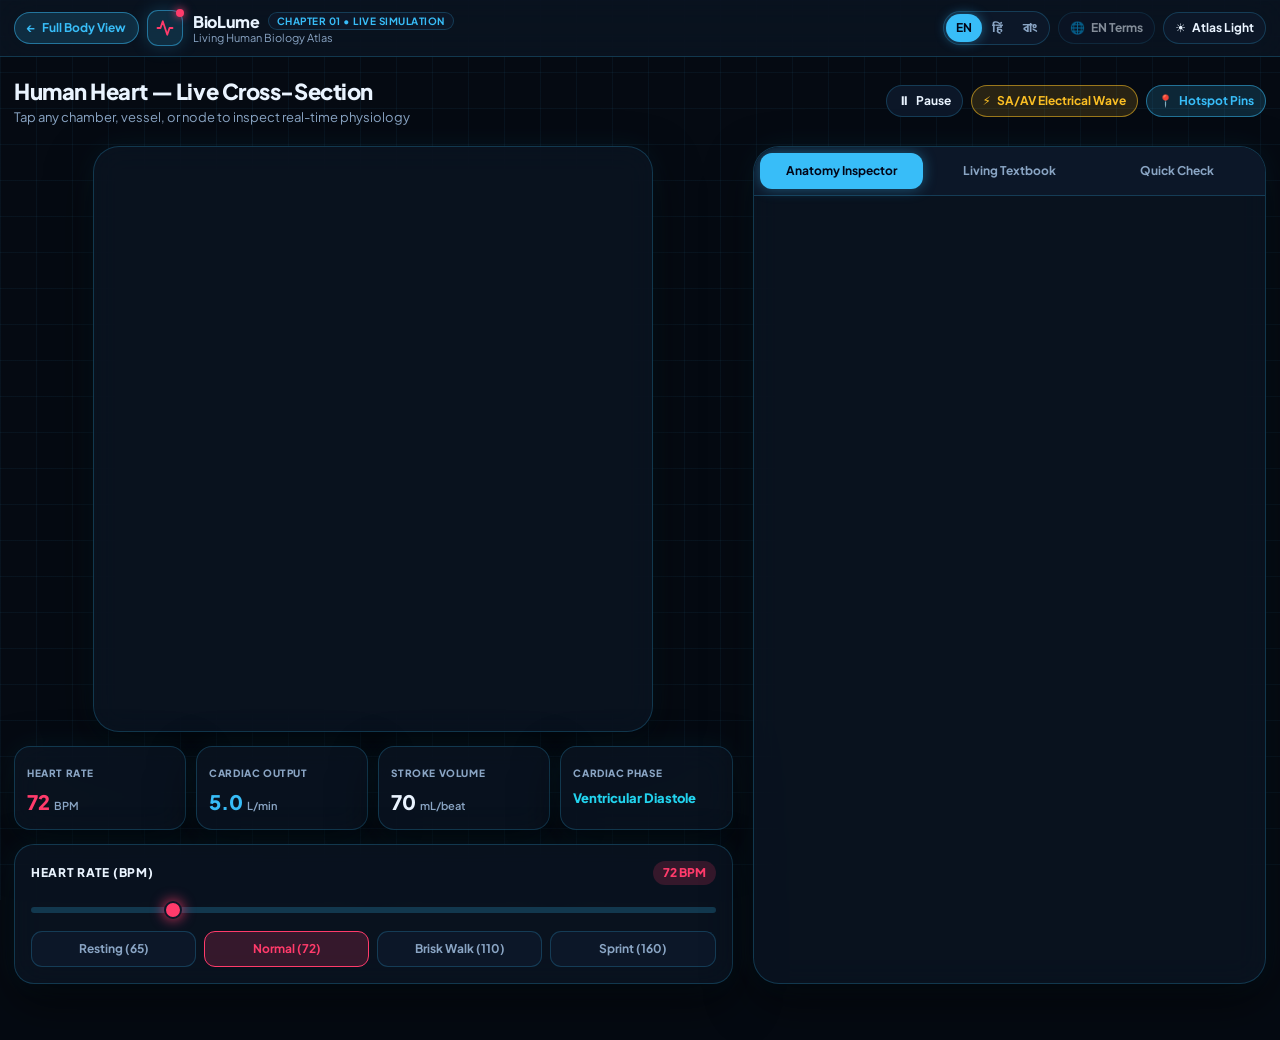
==== circulatory.html @ c1ece922 "Create circulatory.html" ====
<!DOCTYPE html>
<html lang="en" data-theme="dark" data-lang="en">
<head>
  <meta charset="UTF-8" />
  <meta name="viewport" content="width=device-width, initial-scale=1.0" />
  <title>Circulatory System & Heart — BioLume</title>
  <meta name="description" content="Interactive 4-chamber human heart diagram, real-time 60 FPS blood circulation, ECG, and trilingual biology textbook." />
  <link rel="preconnect" href="https://fonts.googleapis.com" />
  <link rel="preconnect" href="https://fonts.gstatic.com" crossorigin />
  <link href="https://fonts.googleapis.com/css2?family=Hind+Siliguri:wght@400;500;600;700&family=Noto+Sans+Devanagari:wght@400;500;600;700&family=Plus+Jakarta+Sans:wght@400;500;600;700;800&display=swap" rel="stylesheet" />
  <link rel="stylesheet" href="style.css" />
</head>
<body class="lab-grid-bg">
  <!-- TOP NAVIGATION BAR -->
  <header class="navbar">
    <div class="nav-inner">
      <div class="nav-left">
        <a href="index.html" class="btn-back">
          <span aria-hidden="true">←</span>
          <span data-i18n="nav.backToBody">Full Body View</span>
        </a>

        <a href="index.html" class="brand-btn">
          <span class="brand-icon" aria-hidden="true">
            <svg viewBox="0 0 24 24" width="18" height="18" fill="none" stroke="currentColor" stroke-width="2.4" stroke-linecap="round" stroke-linejoin="round">
              <polyline points="22 12 18 12 15 21 9 3 6 12 2 12"></polyline>
            </svg>
            <span class="brand-dot"></span>
          </span>
          <span class="brand-text">
            <span class="brand-row">
              <strong data-i18n="brand">BioLume</strong>
              <span class="chapter-badge" data-i18n="nav.chapterBadge">Chapter 01 • Live Simulation</span>
            </span>
            <span class="brand-tagline" data-i18n="tagline">Living Human Biology Atlas</span>
          </span>
        </a>
      </div>

      <div class="nav-right">
        <div class="lang-group" role="group" aria-label="Language Selector">
          <button class="lang-btn active" type="button" data-lang-btn="en">EN</button>
          <button class="lang-btn" type="button" data-lang-btn="hi">हिं</button>
          <button class="lang-btn" type="button" data-lang-btn="bn">বাং</button>
        </div>

        <button id="btn-bilingual" class="pill-btn" type="button" aria-pressed="true">
          <span aria-hidden="true">🌐</span>
          <span class="hide-xs" data-i18n="nav.bilingual">EN Terms</span>
        </button>

        <button id="btn-theme" class="pill-btn" type="button">
          <span id="theme-icon" aria-hidden="true">☀️</span>
          <span id="theme-label" class="hide-sm">Atlas Light</span>
        </button>
      </div>
    </div>
  </header>

  <!-- ORGAN DEEP-DIVE WORKSPACE -->
  <main class="heart-view">
    <div class="heart-header">
      <div>
        <h1 class="heart-title" data-i18n="heartLab.title">Human Heart — Live Cross-Section</h1>
        <p class="heart-subtitle" data-i18n="heartLab.subtitle">Tap any chamber, vessel, or node to inspect real-time physiology</p>
      </div>

      <div class="heart-toggles">
        <button id="btn-pause" class="pill-btn" type="button">⏸ <span id="pause-label">Pause</span></button>
        <button id="btn-electric" class="pill-btn active-electric" type="button" aria-pressed="true">
          <span>⚡</span>
          <span data-i18n="heartLab.toggles.electrical">SA/AV Electrical Wave</span>
        </button>
        <button id="btn-pins" class="pill-btn active-accent" type="button" aria-pressed="true">
          <span>📍</span>
          <span data-i18n="heartLab.toggles.labels">Hotspot Pins</span>
        </button>
      </div>
    </div>

    <div class="heart-grid">
      <!-- Left: 60 FPS Heart Cross-Section + Metrics + BPM Controls -->
      <div class="heart-left">
        <div id="heart-canvas-box" class="heart-stage glass-panel">
          <canvas id="heart-canvas" class="heart-canvas"></canvas>
          <div id="hotspot-pins-layer" class="pins-layer"></div>
        </div>

        <div class="metrics-grid">
          <div class="glass-panel metric-card">
            <span class="metric-label" data-i18n="heartLab.metrics.bpm">Heart Rate</span>
            <div class="metric-val arterial"><span id="metric-bpm">72</span> <small>BPM</small></div>
          </div>
          <div class="glass-panel metric-card">
            <span class="metric-label" data-i18n="heartLab.metrics.output">Cardiac Output</span>
            <div class="metric-val accent"><span id="metric-output">5.0</span> <small data-i18n="heartLab.metrics.litersMin">L/min</small></div>
          </div>
          <div class="glass-panel metric-card">
            <span class="metric-label" data-i18n="heartLab.metrics.stroke">Stroke Volume</span>
            <div class="metric-val"><span id="metric-stroke">70</span> <small data-i18n="heartLab.metrics.mlBeat">mL/beat</small></div>
          </div>
          <div class="glass-panel metric-card">
            <span class="metric-label" data-i18n="heartLab.metrics.phase">Cardiac Phase</span>
            <div id="metric-phase" class="metric-phase">Ventricular Diastole</div>
          </div>
        </div>

        <div class="glass-panel control-card">
          <div class="control-head">
            <span class="control-title" data-i18n="heartLab.bpmControl">Heart Rate (BPM)</span>
            <span id="bpm-pill" class="arterial-pill">72 BPM</span>
          </div>
          <input id="bpm-slider" class="lab-slider lab-slider-arterial" type="range" min="45" max="180" value="72" />
          <div class="preset-grid">
            <button class="preset-btn" type="button" data-bpm="65" data-i18n="heartLab.presets.rest">Resting (65)</button>
            <button class="preset-btn active" type="button" data-bpm="72" data-i18n="heartLab.presets.normal">Normal (72)</button>
            <button class="preset-btn" type="button" data-bpm="110" data-i18n="heartLab.presets.walk">Brisk Walk (110)</button>
            <button class="preset-btn" type="button" data-bpm="160" data-i18n="heartLab.presets.sprint">Sprint (160)</button>
          </div>
        </div>
      </div>

      <!-- Right: Anatomy Inspector / Living Textbook / Quick Check -->
      <div class="glass-panel reader-panel">
        <div class="reader-tabs" role="tablist">
          <button class="tab-btn active" type="button" data-tab="inspect" data-i18n="heartLab.tabs.inspect">Anatomy Inspector</button>
          <button class="tab-btn" type="button" data-tab="chapter" data-i18n="heartLab.tabs.chapter">Living Textbook</button>
          <button class="tab-btn" type="button" data-tab="quiz" data-i18n="heartLab.tabs.quiz">Quick Check</button>
        </div>
        <div id="reader-body" class="reader-body atlas-scroll"></div>
      </div>
    </div>
  </main>

  <script src="lang.js"></script>
  <script src="heart.js"></script>
</body>
</html>
---- style.css ----
/* =========================================
   BIOLUMINESCENT DARK LAB (DEFAULT)
   ========================================= */
:root {
  --bg: #050a12;
  --bg-radial:
    radial-gradient(circle at 50% 35%, rgba(14, 165, 233, 0.14) 0%, transparent 52%),
    radial-gradient(circle at 20% 80%, rgba(244, 63, 94, 0.10) 0%, transparent 48%),
    linear-gradient(180deg, #040810 0%, #07101d 100%);
  --grid-line: rgba(56, 189, 248, 0.055);
  --surface: rgba(11, 20, 34, 0.80);
  --surface-strong: #0c1728;
  --surface-hover: rgba(20, 36, 58, 0.92);
  --border: rgba(56, 189, 248, 0.22);
  --border-strong: rgba(56, 189, 248, 0.50);
  --text: #eaf4ff;
  --muted: #8aa5c4;

  --arterial: #ff3b6b;
  --venous: #22d3ee;
  --electric: #fbbf24;
  --accent: #38bdf8;
  --accent-soft: rgba(56, 189, 248, 0.16);
  --arterial-soft: rgba(255, 59, 107, 0.18);
  --shadow-glow: 0 18px 46px rgba(0, 0, 0, 0.55), 0 0 28px rgba(56, 189, 248, 0.08);
}

/* =========================================
   CLASSIC MEDICAL ATLAS (LIGHT MODE)
   ========================================= */
[data-theme="light"] {
  --bg: #f4f7fb;
  --bg-radial:
    radial-gradient(circle at 50% 25%, rgba(14, 165, 233, 0.10) 0%, transparent 55%),
    radial-gradient(circle at 80% 80%, rgba(225, 29, 72, 0.07) 0%, transparent 48%),
    linear-gradient(180deg, #f8fafd 0%, #eef3f9 100%);
  --grid-line: rgba(15, 23, 42, 0.045);
  --surface: rgba(255, 255, 255, 0.90);
  --surface-strong: #ffffff;
  --surface-hover: #f1f6fc;
  --border: rgba(15, 23, 42, 0.13);
  --border-strong: rgba(2, 132, 199, 0.45);
  --text: #0f172a;
  --muted: #475569;

  --arterial: #dc2626;
  --venous: #0284c7;
  --electric: #d97706;
  --accent: #0284c7;
  --accent-soft: rgba(2, 132, 199, 0.12);
  --arterial-soft: rgba(220, 38, 38, 0.12);
  --shadow-glow: 0 14px 36px rgba(15, 23, 42, 0.09);
}

*, *::before, *::after {
  box-sizing: border-box;
  margin: 0;
  padding: 0;
}

html {
  background-color: var(--bg);
  color: var(--text);
  scroll-behavior: smooth;
}

body {
  min-height: 100vh;
  background-color: var(--bg);
  background-image: var(--bg-radial);
  background-attachment: fixed;
  color: var(--text);
  font-family: "Plus Jakarta Sans", "Hind Siliguri", "Noto Sans Devanagari", system-ui, sans-serif;
  line-height: 1.5;
  overflow-x: hidden;
  transition: background-color 0.25s ease, color 0.25s ease;
  -webkit-font-smoothing: antialiased;
}

html[data-lang="hi"] body {
  font-family: "Noto Sans Devanagari", "Plus Jakarta Sans", system-ui, sans-serif;
  line-height: 1.7;
}

html[data-lang="bn"] body {
  font-family: "Hind Siliguri", "Plus Jakarta Sans", system-ui, sans-serif;
  line-height: 1.72;
}

a {
  color: inherit;
  text-decoration: none;
}

button {
  font: inherit;
  color: inherit;
  background: none;
  border: none;
  cursor: pointer;
}

.hidden {
  display: none !important;
}

.lab-grid-bg {
  background-image:
    linear-gradient(to right, var(--grid-line) 1px, transparent 1px),
    linear-gradient(to bottom, var(--grid-line) 1px, transparent 1px);
  background-size: 36px 36px;
}

.glass-panel {
  background: var(--surface);
  backdrop-filter: blur(16px);
  -webkit-backdrop-filter: blur(16px);
  border: 1px solid var(--border);
  box-shadow: var(--shadow-glow);
}

/* =========================================
   TOP NAVIGATION BAR
   ========================================= */
.navbar {
  position: sticky;
  top: 0;
  z-index: 40;
  width: 100%;
  border-bottom: 1px solid var(--border);
  background: var(--surface);
  backdrop-filter: blur(18px);
  -webkit-backdrop-filter: blur(18px);
}

.nav-inner {
  max-width: 1280px;
  margin: 0 auto;
  padding: 10px 14px;
  display: flex;
  flex-wrap: wrap;
  align-items: center;
  justify-content: space-between;
  gap: 8px;
}

.nav-left, .nav-right {
  display: flex;
  align-items: center;
  gap: 8px;
}

.btn-back {
  display: inline-flex;
  align-items: center;
  gap: 6px;
  padding: 6px 12px;
  border-radius: 999px;
  border: 1px solid var(--border-strong);
  background: var(--accent-soft);
  color: var(--accent);
  font-size: 12px;
  font-weight: 700;
  transition: transform 0.15s ease, filter 0.15s ease;
}

.btn-back:hover { filter: brightness(1.1); }
.btn-back:active { transform: scale(0.96); }

.brand-btn {
  display: flex;
  align-items: center;
  gap: 10px;
  text-align: left;
}

.brand-icon {
  position: relative;
  width: 36px;
  height: 36px;
  border-radius: 11px;
  border: 1px solid var(--border-strong);
  background: var(--accent-soft);
  color: var(--arterial);
  display: flex;
  align-items: center;
  justify-content: center;
  box-shadow: 0 0 18px rgba(56, 189, 248, 0.22);
}

.brand-dot {
  position: absolute;
  top: -2px;
  right: -2px;
  width: 8px;
  height: 8px;
  border-radius: 50%;
  background: var(--arterial);
  box-shadow: 0 0 8px var(--arterial);
}

.brand-text {
  display: flex;
  flex-direction: column;
  line-height: 1.2;
}

.brand-row {
  display: flex;
  align-items: center;
  gap: 8px;
}

.brand-row strong {
  font-size: 16px;
  font-weight: 800;
  letter-spacing: -0.02em;
}

.chapter-badge {
  display: none;
  padding: 2px 8px;
  border-radius: 999px;
  border: 1px solid var(--border);
  background: var(--surface-strong);
  color: var(--accent);
  font-size: 10px;
  font-weight: 700;
  text-transform: uppercase;
  letter-spacing: 0.05em;
}

.brand-tagline {
  display: none;
  font-size: 11px;
  color: var(--muted);
}

.lang-group {
  display: flex;
  align-items: center;
  padding: 2px;
  border-radius: 999px;
  border: 1px solid var(--border);
  background: var(--surface-strong);
}

.lang-btn {
  padding: 5px 10px;
  border-radius: 999px;
  font-size: 12px;
  font-weight: 700;
  color: var(--muted);
  transition: background 0.15s ease, color 0.15s ease;
}

.lang-btn:hover { color: var(--text); }

.lang-btn.active {
  background: var(--accent);
  color: #020617;
  box-shadow: 0 0 12px rgba(56, 189, 248, 0.45);
}

.pill-btn {
  display: inline-flex;
  align-items: center;
  gap: 6px;
  padding: 6px 11px;
  border-radius: 999px;
  border: 1px solid var(--border);
  background: var(--surface-strong);
  color: var(--text);
  font-size: 12px;
  font-weight: 700;
  transition: border-color 0.15s ease, transform 0.15s ease;
}

.pill-btn:hover { border-color: var(--border-strong); }
.pill-btn:active { transform: scale(0.96); }

.pill-btn.active-accent {
  border-color: var(--border-strong);
  background: var(--accent-soft);
  color: var(--accent);
}

.pill-btn.active-electric {
  border-color: rgba(251, 191, 36, 0.55);
  background: rgba(251, 191, 36, 0.14);
  color: var(--electric);
}

.pill-btn.dimmed { opacity: 0.55; }

/* =========================================
   FRONT PAGE — BODY STAGE
   ========================================= */
.body-view {
  max-width: 1280px;
  margin: 0 auto;
  padding: 16px 14px 120px;
}

.stage-top-bar {
  max-width: 820px;
  margin-bottom: 16px;
  display: flex;
  flex-wrap: wrap;
  align-items: center;
  justify-content: space-between;
  gap: 10px;
}

.sex-toggle {
  display: inline-flex;
  padding: 4px;
  border-radius: 999px;
}

.sex-btn {
  display: inline-flex;
  align-items: center;
  gap: 6px;
  padding: 7px 14px;
  border-radius: 999px;
  font-size: 12px;
  font-weight: 700;
  color: var(--muted);
  transition: all 0.2s ease;
}

.sex-btn.active-male {
  background: var(--accent);
  color: #020617;
  box-shadow: 0 0 16px rgba(56, 189, 248, 0.45);
}

.sex-btn.active-female {
  background: #ec4899;
  color: #ffffff;
  box-shadow: 0 0 16px rgba(236, 72, 153, 0.45);
}

.telemetry-badges {
  display: flex;
  align-items: center;
  gap: 8px;
}

.badge-pill {
  display: inline-flex;
  align-items: center;
  gap: 6px;
  padding: 6px 12px;
  border-radius: 999px;
  font-size: 11px;
  font-weight: 700;
}

.fps-badge { color: #34d399; }
.bpm-badge { color: var(--arterial); }

.live-dot {
  width: 8px;
  height: 8px;
  border-radius: 50%;
  background: #34d399;
  box-shadow: 0 0 8px #34d399;
  animation: pulseDot 1.6s ease-in-out infinite;
}

.stage-grid {
  max-width: 900px;
  display: grid;
  grid-template-columns: 1fr;
  gap: 20px;
  align-items: center;
}

.body-stage-wrap {
  display: flex;
  justify-content: center;
}

.body-stage {
  position: relative;
  width: 100%;
  max-width: 350px;
  aspect-ratio: 9 / 16;
  border-radius: 26px;
  padding: 8px;
  overflow: hidden;
}

.pedestal-glow {
  pointer-events: none;
  position: absolute;
  left: 40px;
  right: 40px;
  bottom: 14px;
  height: 28px;
  border-radius: 50%;
  background: rgba(56, 189, 248, 0.22);
  filter: blur(18px);
}

.body-svg {
  position: relative;
  z-index: 10;
  width: 100%;
  height: 100%;
  user-select: none;
}

.stage-canvas {
  pointer-events: none;
  position: absolute;
  inset: 0;
  z-index: 20;
  width: 100%;
  height: 100%;
}

.organ-clickable {
  cursor: pointer;
  outline: none;
  transition: opacity 0.2s ease, transform 0.2s ease;
}

.organ-clickable:hover {
  filter: drop-shadow(0 0 10px var(--accent));
}

.stage-hint-wrap {
  pointer-events: none;
  position: absolute;
  left: 12px;
  right: 12px;
  bottom: 12px;
  z-index: 30;
  display: flex;
  justify-content: center;
}

.stage-hint {
  padding: 5px 12px;
  border-radius: 999px;
  border: 1px solid var(--border);
  background: var(--surface-strong);
  font-size: 11px;
  font-weight: 700;
  text-align: center;
  opacity: 0.94;
}

/* Controls & System Card */
.stage-controls {
  display: flex;
  flex-direction: column;
  gap: 14px;
}

.control-card {
  border-radius: 20px;
  padding: 16px;
}

.control-head {
  display: flex;
  align-items: center;
  justify-content: space-between;
  gap: 8px;
  margin-bottom: 10px;
}

.control-title {
  font-size: 12px;
  font-weight: 800;
  text-transform: uppercase;
  letter-spacing: 0.06em;
}

.accent-pill {
  padding: 3px 10px;
  border-radius: 999px;
  background: var(--accent-soft);
  color: var(--accent);
  font-size: 11px;
  font-weight: 700;
}

.arterial-pill {
  padding: 3px 10px;
  border-radius: 999px;
  background: var(--arterial-soft);
  color: var(--arterial);
  font-size: 12px;
  font-weight: 800;
}

.lab-slider {
  -webkit-appearance: none;
  appearance: none;
  width: 100%;
  height: 6px;
  border-radius: 999px;
  background: var(--border);
  outline: none;
  cursor: pointer;
}

.lab-slider::-webkit-slider-thumb {
  -webkit-appearance: none;
  appearance: none;
  width: 18px;
  height: 18px;
  border-radius: 50%;
  background: var(--accent);
  border: 2px solid var(--surface-strong);
  box-shadow: 0 0 12px var(--accent);
}

.lab-slider-arterial::-webkit-slider-thumb {
  background: var(--arterial);
  box-shadow: 0 0 14px var(--arterial);
}

.xray-steps {
  margin-top: 8px;
  display: grid;
  grid-template-columns: repeat(4, 1fr);
  gap: 4px;
}

.xray-step-btn {
  font-size: 10px;
  font-weight: 700;
  color: var(--muted);
  text-align: center;
  padding: 2px;
}

.xray-step-btn.active { color: var(--accent); }

.micro-label {
  font-size: 10px;
  font-weight: 800;
  text-transform: uppercase;
  letter-spacing: 0.08em;
  color: var(--accent);
}

.live-tag {
  padding: 2px 8px;
  border-radius: 999px;
  border: 1px solid rgba(255, 59, 107, 0.45);
  background: var(--arterial-soft);
  color: var(--arterial);
  font-size: 10px;
  font-weight: 800;
}

.sys-title {
  font-size: 20px;
  font-weight: 800;
  letter-spacing: -0.02em;
  margin-top: 4px;
}

.sys-desc {
  margin-top: 6px;
  font-size: 13px;
  color: var(--muted);
}

.legend-grid {
  margin-top: 14px;
  display: grid;
  grid-template-columns: 1fr 1fr;
  gap: 8px;
}

.legend-item {
  display: flex;
  align-items: center;
  gap: 8px;
  padding: 8px 10px;
  border-radius: 12px;
  border: 1px solid var(--border);
  background: var(--surface-strong);
  font-size: 11px;
  font-weight: 600;
}

.dot {
  width: 10px;
  height: 10px;
  border-radius: 50%;
  flex-shrink: 0;
}

.arterial-dot { background: var(--arterial); box-shadow: 0 0 8px var(--arterial); }
.venous-dot { background: var(--venous); box-shadow: 0 0 8px var(--venous); }

.primary-cta {
  margin-top: 14px;
  width: 100%;
  display: inline-flex;
  align-items: center;
  justify-content: center;
  gap: 8px;
  padding: 12px 16px;
  border-radius: 14px;
  background: linear-gradient(135deg, #f43f5e, #db2777);
  color: #ffffff;
  font-size: 14px;
  font-weight: 800;
  box-shadow: 0 0 24px rgba(244, 63, 94, 0.42);
  transition: transform 0.15s ease, filter 0.15s ease;
}

.primary-cta:hover { filter: brightness(1.08); }
.primary-cta:active { transform: scale(0.98); }

.soon-box {
  margin-top: 14px;
  padding: 14px;
  border-radius: 14px;
  border: 1px solid var(--border);
  background: var(--surface-strong);
}

.soon-title { font-size: 13px; font-weight: 800; }
.soon-desc { margin-top: 4px; font-size: 12px; color: var(--muted); }

.secondary-cta {
  margin-top: 10px;
  display: inline-flex;
  align-items: center;
  gap: 6px;
  padding: 8px 12px;
  border-radius: 10px;
  border: 1px solid var(--border-strong);
  background: var(--accent-soft);
  color: var(--accent);
  font-size: 12px;
  font-weight: 700;
}

/* =========================================
   RIGHT-CORNER FLOATING ORGAN DOCK
   ========================================= */
.organ-dock {
  position: fixed;
  right: 12px;
  bottom: 12px;
  z-index: 35;
  width: calc(100vw - 24px);
  max-width: 310px;
}

.dock-card {
  border-radius: 20px;
  overflow: hidden;
}

.dock-header {
  width: 100%;
  padding: 12px 14px;
  display: flex;
  align-items: center;
  justify-content: space-between;
  gap: 10px;
  text-align: left;
}

.dock-header:hover { background: var(--surface-hover); }

.dock-head-left {
  display: flex;
  align-items: center;
  gap: 10px;
  min-width: 0;
}

.dock-icon {
  width: 32px;
  height: 32px;
  border-radius: 10px;
  border: 1px solid var(--border-strong);
  background: var(--accent-soft);
  display: flex;
  align-items: center;
  justify-content: center;
  font-size: 15px;
  flex-shrink: 0;
}

.dock-titles {
  display: flex;
  flex-direction: column;
  min-width: 0;
}

.dock-titles strong {
  font-size: 12px;
  font-weight: 800;
  text-transform: uppercase;
  letter-spacing: 0.05em;
}

.dock-titles span {
  font-size: 11px;
  color: var(--muted);
  white-space: nowrap;
  overflow: hidden;
  text-overflow: ellipsis;
}

.dock-chevron {
  width: 28px;
  height: 28px;
  border-radius: 8px;
  border: 1px solid var(--border);
  background: var(--surface-strong);
  display: flex;
  align-items: center;
  justify-content: center;
  font-size: 13px;
  color: var(--muted);
}

.dock-list {
  border-top: 1px solid var(--border);
  max-height: 44vh;
  overflow-y: auto;
  padding: 10px;
  display: flex;
  flex-direction: column;
  gap: 6px;
}

.dock-item {
  width: 100%;
  display: flex;
  align-items: flex-start;
  gap: 10px;
  padding: 9px 10px;
  border-radius: 13px;
  border: 1px solid transparent;
  text-align: left;
  transition: background 0.15s ease, border-color 0.15s ease;
}

.dock-item:hover {
  border-color: var(--border);
  background: var(--surface-hover);
}

.dock-item.active {
  border-color: var(--border-strong);
  background: var(--surface-hover);
}

.dock-item-icon {
  width: 32px;
  height: 32px;
  border-radius: 9px;
  border: 1px solid var(--border);
  background: var(--surface-strong);
  display: flex;
  align-items: center;
  justify-content: center;
  font-size: 15px;
  flex-shrink: 0;
}

.dock-item-body { flex: 1; min-width: 0; }

.dock-item-top {
  display: flex;
  align-items: center;
  justify-content: space-between;
  gap: 6px;
}

.dock-item-name {
  font-size: 12px;
  font-weight: 700;
  white-space: nowrap;
  overflow: hidden;
  text-overflow: ellipsis;
}

.dock-badge-soon {
  padding: 1px 6px;
  border-radius: 999px;
  border: 1px solid var(--border);
  background: var(--surface-strong);
  color: var(--muted);
  font-size: 9px;
  font-weight: 700;
}

.dock-item-desc {
  margin-top: 2px;
  font-size: 11px;
  color: var(--muted);
  line-height: 1.35;
}

.dock-launch-link {
  margin-top: 6px;
  width: 100%;
  display: flex;
  align-items: center;
  justify-content: center;
  gap: 6px;
  padding: 8px 12px;
  border-radius: 11px;
  background: linear-gradient(135deg, #f43f5e, #db2777);
  color: #ffffff;
  font-size: 12px;
  font-weight: 700;
  box-shadow: 0 0 16px rgba(244, 63, 94, 0.35);
}

/* =========================================
   ORGAN DEEP-DIVE PAGE (CIRCULATORY / HEART)
   ========================================= */
.heart-view {
  max-width: 1280px;
  margin: 0 auto;
  padding: 18px 14px 56px;
}

.heart-header {
  display: flex;
  flex-wrap: wrap;
  align-items: center;
  justify-content: space-between;
  gap: 12px;
  margin-bottom: 18px;
}

.heart-title {
  font-size: 22px;
  font-weight: 800;
  letter-spacing: -0.02em;
}

.heart-subtitle {
  font-size: 13px;
  color: var(--muted);
}

.heart-toggles {
  display: flex;
  flex-wrap: wrap;
  gap: 8px;
}

.heart-grid {
  display: grid;
  grid-template-columns: 1fr;
  gap: 20px;
}

.heart-left {
  display: flex;
  flex-direction: column;
  gap: 14px;
}

.heart-stage {
  position: relative;
  width: 100%;
  max-width: 560px;
  margin: 0 auto;
  aspect-ratio: 420 / 440;
  border-radius: 26px;
  overflow: hidden;
}

.heart-canvas {
  width: 100%;
  height: 100%;
  display: block;
}

.pins-layer {
  position: absolute;
  inset: 0;
  pointer-events: none;
}

.hotspot-pin {
  pointer-events: auto;
  position: absolute;
  transform: translate(-50%, -50%);
}

.pin-dot {
  position: relative;
  display: flex;
  align-items: center;
  justify-content: center;
  width: 20px;
  height: 20px;
  border-radius: 50%;
  border: 2px solid #ffffff;
  transition: transform 0.15s ease;
}

.pin-dot::after {
  content: "";
  width: 6px;
  height: 6px;
  border-radius: 50%;
  background: #ffffff;
}

.pin-arterial { background: var(--arterial); box-shadow: 0 0 14px var(--arterial); }
.pin-venous { background: var(--venous); box-shadow: 0 0 14px var(--venous); }
.pin-electric { background: var(--electric); box-shadow: 0 0 14px var(--electric); }

.hotspot-pin.selected .pin-dot { transform: scale(1.25); }

.pin-label {
  pointer-events: none;
  position: absolute;
  left: 50%;
  top: calc(100% + 6px);
  transform: translateX(-50%);
  white-space: nowrap;
  padding: 2px 8px;
  border-radius: 6px;
  border: 1px solid var(--border-strong);
  background: var(--surface-strong);
  color: var(--text);
  font-size: 10px;
  font-weight: 700;
  opacity: 0;
  transition: opacity 0.15s ease;
  z-index: 15;
}

.hotspot-pin.selected .pin-label,
.hotspot-pin:hover .pin-label { opacity: 1; }

.metrics-grid {
  display: grid;
  grid-template-columns: repeat(2, 1fr);
  gap: 10px;
}

.metric-card {
  border-radius: 16px;
  padding: 12px;
}

.metric-label {
  font-size: 10px;
  font-weight: 800;
  text-transform: uppercase;
  letter-spacing: 0.06em;
  color: var(--muted);
}

.metric-val {
  margin-top: 4px;
  font-size: 20px;
  font-weight: 800;
}

.metric-val small {
  font-size: 11px;
  font-weight: 600;
  color: var(--muted);
}

.metric-val.arterial { color: var(--arterial); }
.metric-val.accent { color: var(--accent); }

.metric-phase {
  margin-top: 6px;
  font-size: 13px;
  font-weight: 800;
  color: var(--venous);
}

.metric-phase.systole { color: var(--arterial); }

.preset-grid {
  margin-top: 12px;
  display: grid;
  grid-template-columns: repeat(2, 1fr);
  gap: 8px;
}

.preset-btn {
  padding: 8px 10px;
  border-radius: 11px;
  border: 1px solid var(--border);
  background: var(--surface-strong);
  color: var(--muted);
  font-size: 12px;
  font-weight: 700;
}

.preset-btn.active {
  border-color: var(--arterial);
  background: var(--arterial-soft);
  color: var(--arterial);
}

/* Reader Panel */
.reader-panel {
  border-radius: 26px;
  overflow: hidden;
  display: flex;
  flex-direction: column;
}

.reader-tabs {
  display: grid;
  grid-template-columns: repeat(3, 1fr);
  gap: 4px;
  padding: 6px;
  border-bottom: 1px solid var(--border);
  background: var(--surface-strong);
}

.tab-btn {
  padding: 9px 6px;
  border-radius: 12px;
  font-size: 12px;
  font-weight: 700;
  color: var(--muted);
}

.tab-btn.active {
  background: var(--accent);
  color: #020617;
  box-shadow: 0 0 14px rgba(56, 189, 248, 0.4);
}

.reader-body {
  padding: 18px;
  overflow-y: auto;
  flex: 1;
}

.part-pills {
  display: flex;
  flex-wrap: wrap;
  gap: 6px;
  margin: 10px 0 14px;
}

.part-pill {
  padding: 5px 10px;
  border-radius: 999px;
  border: 1px solid var(--border);
  background: var(--surface-strong);
  color: var(--muted);
  font-size: 11px;
  font-weight: 700;
}

.part-pill.active {
  border-color: var(--border-strong);
  background: var(--accent-soft);
  color: var(--accent);
}

.detail-box {
  padding: 16px;
  border-radius: 18px;
  border: 1px solid var(--border-strong);
  background: var(--surface-strong);
}

.detail-type {
  display: inline-block;
  padding: 3px 10px;
  border-radius: 999px;
  border: 1px solid var(--border);
  color: var(--accent);
  font-size: 11px;
  font-weight: 700;
}

.detail-title {
  margin-top: 10px;
  font-size: 18px;
  font-weight: 800;
}

.detail-summary {
  margin-top: 8px;
  font-size: 14px;
  line-height: 1.65;
}

.detail-fact {
  margin-top: 14px;
  padding: 12px;
  border-radius: 12px;
  border: 1px solid var(--border);
  background: var(--accent-soft);
  font-size: 12px;
  line-height: 1.55;
}

.chapter-sec {
  padding: 14px;
  border-radius: 16px;
  border: 1px solid var(--border);
  background: var(--surface-strong);
  margin-top: 12px;
}

.chapter-sec h3 {
  font-size: 14px;
  font-weight: 800;
  color: var(--accent);
}

.chapter-sec p {
  margin-top: 6px;
  font-size: 14px;
  line-height: 1.65;
}

.quiz-option {
  width: 100%;
  text-align: left;
  padding: 11px 14px;
  border-radius: 12px;
  border: 1px solid var(--border);
  background: var(--surface-strong);
  font-size: 13px;
  font-weight: 700;
  margin-top: 8px;
}

.quiz-option.correct {
  border-color: #34d399;
  background: rgba(16, 185, 129, 0.16);
  color: #6ee7b7;
}

.quiz-option.wrong {
  border-color: #fb7185;
  background: rgba(244, 63, 94, 0.16);
  color: #fda4af;
}

/* Scrollbar & Keyframes */
.atlas-scroll::-webkit-scrollbar { width: 6px; }
.atlas-scroll::-webkit-scrollbar-thumb {
  background: var(--border-strong);
  border-radius: 999px;
}

@keyframes hotspotPulse {
  0%, 100% { transform: scale(1); opacity: 0.9; }
  50% { transform: scale(1.45); opacity: 0.25; }
}

@keyframes pulseDot {
  0%, 100% { opacity: 1; }
  50% { opacity: 0.35; }
}

.hotspot-ring {
  transform-origin: 188px 198px;
  animation: hotspotPulse 2.2s ease-in-out infinite;
}

/* =========================================
   RESPONSIVE BREAKPOINTS
   ========================================= */
.hide-xs { display: none; }
.hide-sm { display: none; }

@media (min-width: 540px) {
  .hide-xs { display: inline; }
  .brand-tagline { display: block; }
  .metrics-grid { grid-template-columns: repeat(4, 1fr); }
  .preset-grid { grid-template-columns: repeat(4, 1fr); }
}

@media (min-width: 768px) {
  .hide-sm { display: inline; }
  .chapter-badge { display: inline-block; }
  .stage-grid { grid-template-columns: 7fr 5fr; }
  .organ-dock {
    top: 76px;
    bottom: auto;
    right: 20px;
    width: 300px;
  }
  .dock-list { max-height: calc(100vh - 190px); }
}

@media (min-width: 1024px) {
  .body-view { padding-right: 340px; padding-bottom: 48px; }
  .heart-grid { grid-template-columns: 7fr 5fr; }
}
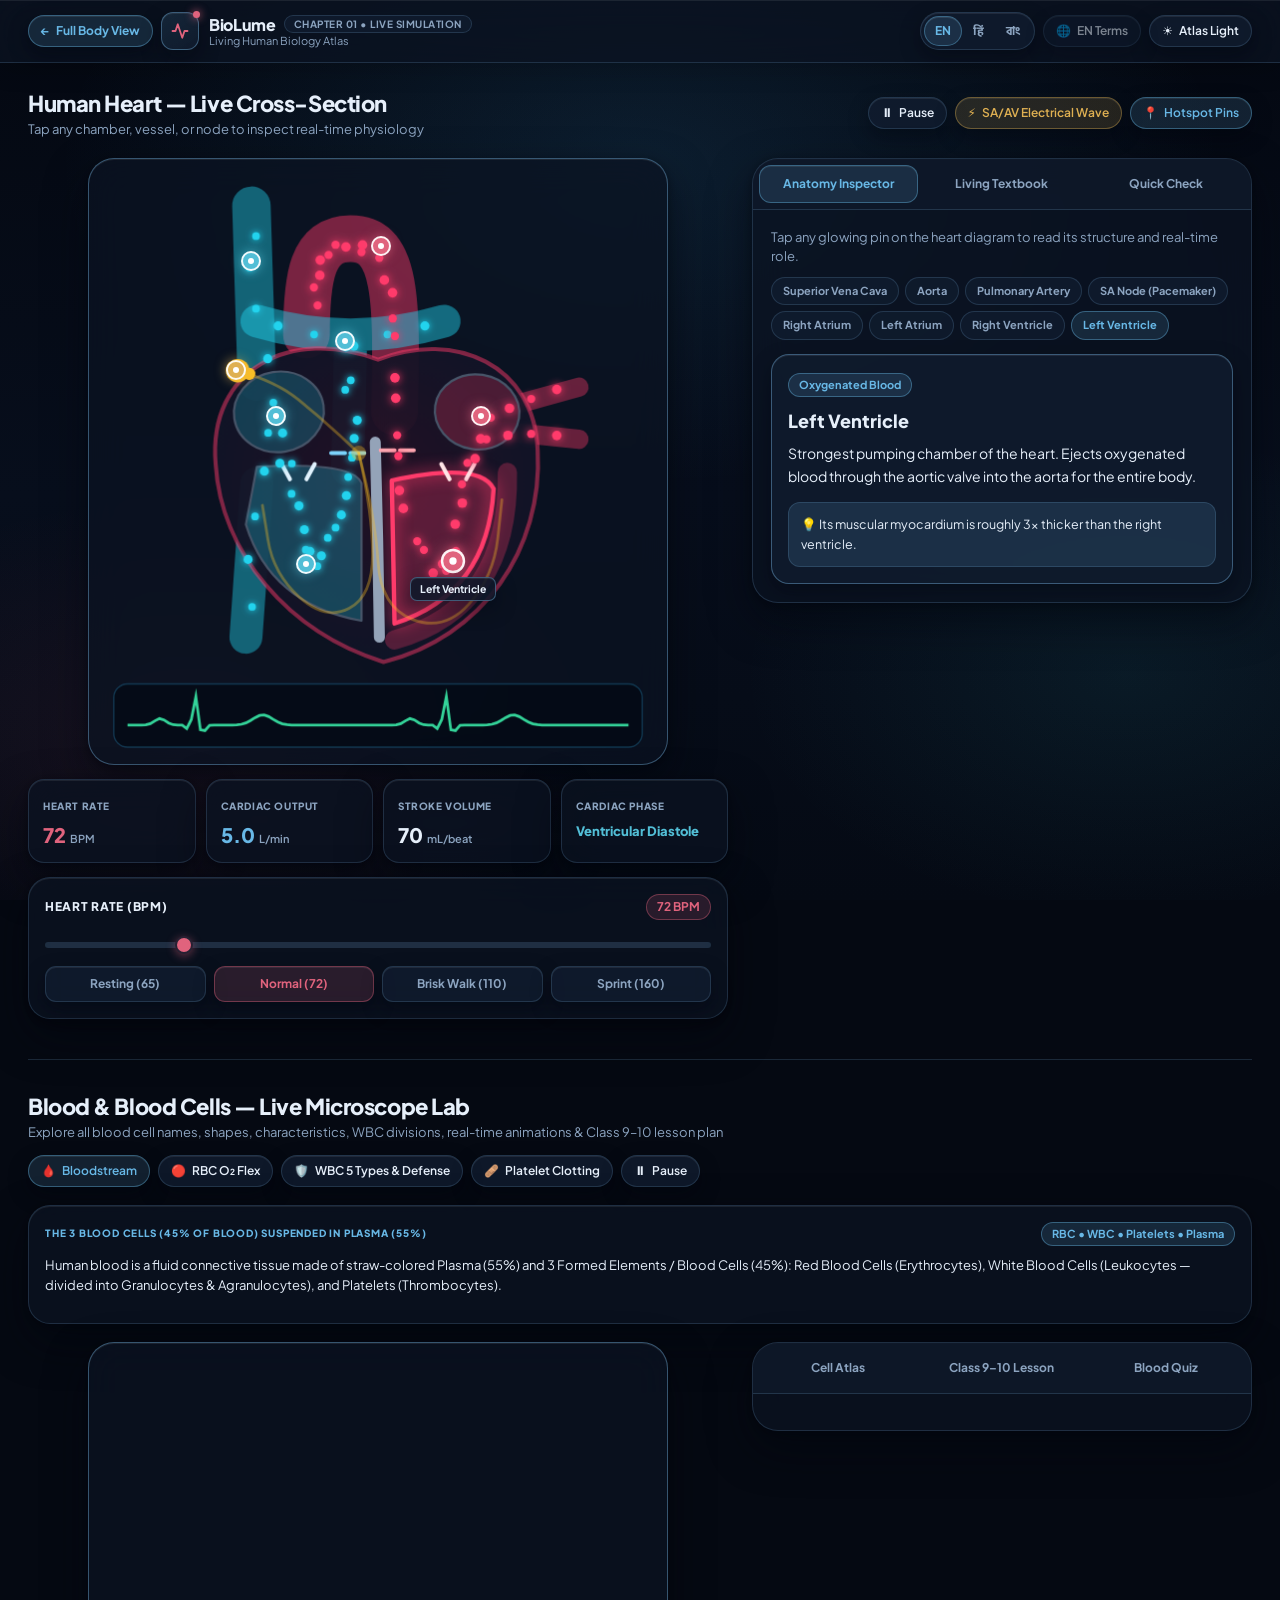
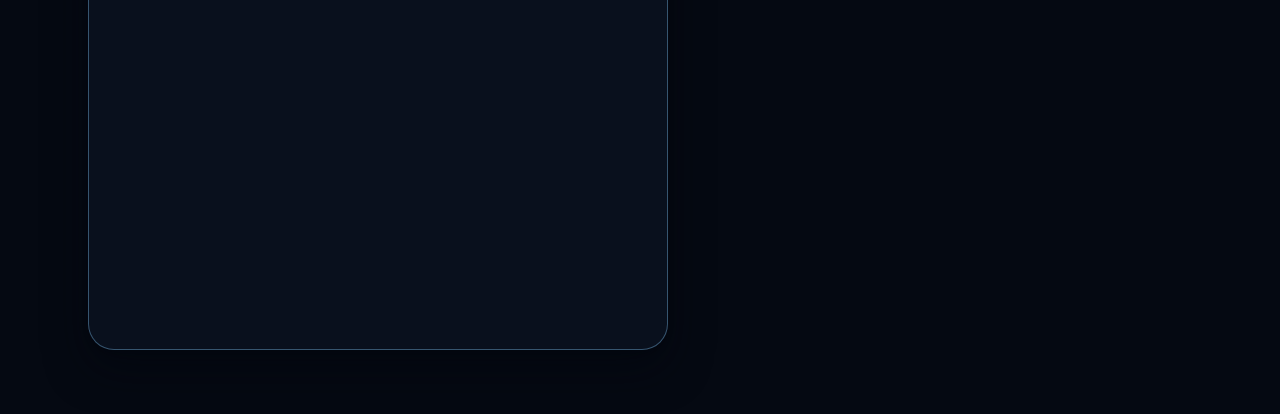
==== commit c1ca59d9: "Update circulatory.html" ====
--- a/circulatory.html
+++ b/circulatory.html
@@ -3,8 +3,8 @@
 <head>
   <meta charset="UTF-8" />
   <meta name="viewport" content="width=device-width, initial-scale=1.0" />
-  <title>Circulatory System & Heart — BioLume</title>
-  <meta name="description" content="Interactive 4-chamber human heart diagram, real-time 60 FPS blood circulation, ECG, and trilingual biology textbook." />
+  <title>Circulatory System, Heart &amp; Blood Cells — BioLume</title>
+  <meta name="description" content="Interactive 4-chamber human heart diagram, 60 FPS blood circulation, ECG, and complete Blood Cells (RBC, WBC divisions, Platelets) microscope lab and lesson plan." />
   <link rel="preconnect" href="https://fonts.googleapis.com" />
   <link rel="preconnect" href="https://fonts.gstatic.com" crossorigin />
   <link href="https://fonts.googleapis.com/css2?family=Hind+Siliguri:wght@400;500;600;700&family=Noto+Sans+Devanagari:wght@400;500;600;700&family=Plus+Jakarta+Sans:wght@400;500;600;700;800&display=swap" rel="stylesheet" />
@@ -57,7 +57,7 @@
     </div>
   </header>
 
-  <!-- ORGAN DEEP-DIVE WORKSPACE -->
+  <!-- SECTION 1: HEART CROSS-SECTION & PUMPING LAB -->
   <main class="heart-view">
     <div class="heart-header">
       <div>
@@ -120,8 +120,8 @@
         </div>
       </div>
 
-      <!-- Right: Anatomy Inspector / Living Textbook / Quick Check -->
-      <div class="glass-panel reader-panel">
+      <!-- Right: Heart Anatomy Inspector / Living Textbook / Quick Check -->
+      <div id="heart-reader-panel" class="glass-panel reader-panel">
         <div class="reader-tabs" role="tablist">
           <button class="tab-btn active" type="button" data-tab="inspect" data-i18n="heartLab.tabs.inspect">Anatomy Inspector</button>
           <button class="tab-btn" type="button" data-tab="chapter" data-i18n="heartLab.tabs.chapter">Living Textbook</button>
@@ -130,6 +130,55 @@
         <div id="reader-body" class="reader-body atlas-scroll"></div>
       </div>
     </div>
+
+    <!-- ================================================================== -->
+    <!-- SECTION 2: BLOOD & BLOOD CELLS LAB (DIRECTLY BELOW HEART SECTION) -->
+    <!-- ================================================================== -->
+    <section id="blood-cells-section" style="margin-top:40px;padding-top:30px;border-top:1px solid var(--border);" aria-label="Blood and Blood Cells Lab">
+      <div class="heart-header">
+        <div>
+          <h2 id="blood-title" class="heart-title" data-i18n="bloodLab.title">Blood &amp; Blood Cells — Live Microscope Lab</h2>
+          <p id="blood-subtitle" class="heart-subtitle" data-i18n="bloodLab.subtitle">Explore all blood cell names, shapes, characteristics, WBC divisions, real-time animations &amp; Class 9–10 lesson plan</p>
+        </div>
+
+        <div class="heart-toggles">
+          <button id="btn-blood-stream" class="pill-btn active-accent" type="button" data-blood-mode="stream" aria-pressed="true">🩸 <span data-i18n="bloodLab.modes.stream">Bloodstream</span></button>
+          <button id="btn-blood-rbc" class="pill-btn" type="button" data-blood-mode="rbc" aria-pressed="false">🔴 <span data-i18n="bloodLab.modes.rbc">RBC O₂ Flex</span></button>
+          <button id="btn-blood-wbc" class="pill-btn" type="button" data-blood-mode="wbc" aria-pressed="false">🛡️ <span data-i18n="bloodLab.modes.wbc">WBC 5 Types &amp; Defense</span></button>
+          <button id="btn-blood-platelet" class="pill-btn" type="button" data-blood-mode="platelet" aria-pressed="false">🩹 <span data-i18n="bloodLab.modes.platelet">Platelet Clotting</span></button>
+          <button id="btn-blood-pause" class="pill-btn" type="button">⏸ <span>Pause</span></button>
+        </div>
+      </div>
+
+      <!-- Blood Cell Names & Composition Banner (At the Start of Blood Cells Block) -->
+      <div class="glass-panel control-card" style="margin-bottom:18px;">
+        <div class="control-head">
+          <span class="micro-label" data-i18n="bloodLab.introTitle">The 3 Blood Cells (45% of Blood) Suspended in Plasma (55%)</span>
+          <span class="accent-pill">RBC • WBC • Platelets • Plasma</span>
+        </div>
+        <p id="blood-intro-summary" class="sys-desc" style="margin-top:2px;color:var(--text);" data-i18n="bloodLab.introSummary"></p>
+        <div id="blood-name-chips" class="part-pills" style="margin:12px 0 0;"></div>
+      </div>
+
+      <div class="heart-grid">
+        <!-- Left: 60 FPS Blood Cells Microscope Animation Canvas -->
+        <div class="heart-left">
+          <div id="blood-canvas-box" class="heart-stage glass-panel">
+            <canvas id="blood-canvas" class="heart-canvas" aria-label="Live 60 FPS Blood Cells Animation"></canvas>
+          </div>
+        </div>
+
+        <!-- Right: Blood Cell Atlas (Shape, Characteristics, Work, Divisions) / Class 9-10 Lesson / Quiz -->
+        <div id="blood-reader-panel" class="glass-panel reader-panel">
+          <div class="reader-tabs" role="tablist">
+            <button class="tab-btn active" type="button" data-blood-tab="inspect" data-i18n="bloodLab.tabs.inspect">Cell Atlas</button>
+            <button class="tab-btn" type="button" data-blood-tab="lesson" data-i18n="bloodLab.tabs.lesson">Class 9–10 Lesson</button>
+            <button class="tab-btn" type="button" data-blood-tab="quiz" data-i18n="bloodLab.tabs.quiz">Blood Quiz</button>
+          </div>
+          <div id="blood-reader-body" class="reader-body atlas-scroll"></div>
+        </div>
+      </div>
+    </section>
   </main>
 
   <script src="lang.js"></script>
--- a/style.css
+++ b/style.css
@@ -1,57 +1,120 @@
 /* =========================================
-   BIOLUMINESCENT DARK LAB (DEFAULT)
+   BIOLUMINESCENT DARK LAB (DEFAULT — GENTLE & IMMERSIVE)
    ========================================= */
 :root {
-  --bg: #050a12;
-  --bg-radial:
-    radial-gradient(circle at 50% 35%, rgba(14, 165, 233, 0.14) 0%, transparent 52%),
-    radial-gradient(circle at 20% 80%, rgba(244, 63, 94, 0.10) 0%, transparent 48%),
-    linear-gradient(180deg, #040810 0%, #07101d 100%);
-  --grid-line: rgba(56, 189, 248, 0.055);
-  --surface: rgba(11, 20, 34, 0.80);
-  --surface-strong: #0c1728;
-  --surface-hover: rgba(20, 36, 58, 0.92);
-  --border: rgba(56, 189, 248, 0.22);
-  --border-strong: rgba(56, 189, 248, 0.50);
-  --text: #eaf4ff;
-  --muted: #8aa5c4;
-
-  --arterial: #ff3b6b;
-  --venous: #22d3ee;
-  --electric: #fbbf24;
-  --accent: #38bdf8;
-  --accent-soft: rgba(56, 189, 248, 0.16);
-  --arterial-soft: rgba(255, 59, 107, 0.18);
-  --shadow-glow: 0 18px 46px rgba(0, 0, 0, 0.55), 0 0 28px rgba(56, 189, 248, 0.08);
+  --bg: #050912;
+  --bg-ambient:
+    radial-gradient(ellipse 70% 55% at 50% 18%, rgba(56, 152, 212, 0.14) 0%, transparent 65%),
+    radial-gradient(ellipse 55% 45% at 15% 82%, rgba(190, 75, 110, 0.10) 0%, transparent 60%),
+    radial-gradient(ellipse 50% 45% at 88% 75%, rgba(45, 168, 178, 0.09) 0%, transparent 60%),
+    linear-gradient(180deg, #040811 0%, #070e1c 55%, #050a14 100%);
+  --grid-line: rgba(125, 185, 232, 0.045);
+
+  --surface: rgba(11, 20, 34, 0.74);
+  --surface-strong: rgba(14, 24, 41, 0.88);
+  --surface-hover: rgba(22, 37, 60, 0.85);
+  --surface-btn: rgba(17, 29, 48, 0.78);
+
+  --border: rgba(130, 186, 230, 0.18);
+  --border-strong: rgba(130, 198, 245, 0.38);
+  --edge-highlight: inset 0 1px 0 rgba(255, 255, 255, 0.08);
+  --edge-glow: 0 0 0 1px rgba(125, 196, 242, 0.16);
+
+  --text: #e6effa;
+  --muted: #8ca4c0;
+
+  /* Calmer, low-glare scientific accents */
+  --arterial: #e0637d;
+  --arterial-soft: rgba(224, 99, 125, 0.15);
+  --arterial-border: rgba(224, 99, 125, 0.40);
+
+  --venous: #52bed6;
+  --venous-soft: rgba(82, 190, 214, 0.14);
+
+  --electric: #dfb052;
+  --electric-soft: rgba(223, 176, 82, 0.14);
+  --electric-border: rgba(223, 176, 82, 0.38);
+
+  --accent: #68b8e6;
+  --accent-soft: rgba(104, 184, 230, 0.14);
+  --accent-border: rgba(104, 184, 230, 0.40);
+
+  --female: #d47ca8;
+  --female-soft: rgba(212, 124, 168, 0.16);
+  --female-border: rgba(212, 124, 168, 0.42);
+
+  --shadow-panel:
+    0 18px 42px rgba(2, 6, 14, 0.52),
+    0 2px 10px rgba(2, 6, 14, 0.35),
+    var(--edge-highlight);
+  --shadow-float:
+    0 8px 20px rgba(2, 6, 14, 0.38),
+    var(--edge-highlight);
+  --shadow-float-hover:
+    0 12px 26px rgba(2, 6, 14, 0.48),
+    0 0 16px rgba(104, 184, 230, 0.12),
+    inset 0 1px 0 rgba(255, 255, 255, 0.14);
 }
 
 /* =========================================
-   CLASSIC MEDICAL ATLAS (LIGHT MODE)
+   CLASSIC MEDICAL ATLAS (LIGHT MODE — SOFT & PAPER-LIKE)
    ========================================= */
 [data-theme="light"] {
-  --bg: #f4f7fb;
-  --bg-radial:
-    radial-gradient(circle at 50% 25%, rgba(14, 165, 233, 0.10) 0%, transparent 55%),
-    radial-gradient(circle at 80% 80%, rgba(225, 29, 72, 0.07) 0%, transparent 48%),
-    linear-gradient(180deg, #f8fafd 0%, #eef3f9 100%);
-  --grid-line: rgba(15, 23, 42, 0.045);
-  --surface: rgba(255, 255, 255, 0.90);
-  --surface-strong: #ffffff;
-  --surface-hover: #f1f6fc;
-  --border: rgba(15, 23, 42, 0.13);
-  --border-strong: rgba(2, 132, 199, 0.45);
-  --text: #0f172a;
-  --muted: #475569;
-
-  --arterial: #dc2626;
-  --venous: #0284c7;
-  --electric: #d97706;
-  --accent: #0284c7;
-  --accent-soft: rgba(2, 132, 199, 0.12);
-  --arterial-soft: rgba(220, 38, 38, 0.12);
-  --shadow-glow: 0 14px 36px rgba(15, 23, 42, 0.09);
-}
-
+  --bg: #f1f5fa;
+  --bg-ambient:
+    radial-gradient(ellipse 70% 50% at 50% 15%, rgba(56, 152, 212, 0.10) 0%, transparent 65%),
+    radial-gradient(ellipse 50% 45% at 85% 80%, rgba(205, 92, 118, 0.07) 0%, transparent 60%),
+    linear-gradient(180deg, #f6f9fd 0%, #ebf1f8 100%);
+  --grid-line: rgba(30, 58, 95, 0.045);
+
+  --surface: rgba(255, 255, 255, 0.82);
+  --surface-strong: rgba(255, 255, 255, 0.94);
+  --surface-hover: rgba(241, 246, 252, 0.96);
+  --surface-btn: rgba(247, 250, 254, 0.92);
+
+  --border: rgba(30, 58, 95, 0.12);
+  --border-strong: rgba(45, 125, 178, 0.36);
+  --edge-highlight: inset 0 1px 0 rgba(255, 255, 255, 0.95);
+  --edge-glow: 0 0 0 1px rgba(45, 125, 178, 0.12);
+
+  --text: #162235;
+  --muted: #556982;
+
+  --arterial: #c24b65;
+  --arterial-soft: rgba(194, 75, 101, 0.11);
+  --arterial-border: rgba(194, 75, 101, 0.34);
+
+  --venous: #2c88a8;
+  --venous-soft: rgba(44, 136, 168, 0.11);
+
+  --electric: #b58428;
+  --electric-soft: rgba(181, 132, 40, 0.12);
+  --electric-border: rgba(181, 132, 40, 0.34);
+
+  --accent: #2b7eb3;
+  --accent-soft: rgba(43, 126, 179, 0.11);
+  --accent-border: rgba(43, 126, 179, 0.36);
+
+  --female: #b55a88;
+  --female-soft: rgba(181, 90, 136, 0.12);
+  --female-border: rgba(181, 90, 136, 0.36);
+
+  --shadow-panel:
+    0 14px 32px rgba(22, 34, 53, 0.08),
+    0 2px 8px rgba(22, 34, 53, 0.04),
+    var(--edge-highlight);
+  --shadow-float:
+    0 5px 14px rgba(22, 34, 53, 0.07),
+    var(--edge-highlight);
+  --shadow-float-hover:
+    0 9px 20px rgba(22, 34, 53, 0.11),
+    0 0 0 1px rgba(43, 126, 179, 0.14),
+    var(--edge-highlight);
+}
+
+/* =========================================
+   BASE RESET & IMMERSIVE CANVAS BACKDROP
+   ========================================= */
 *, *::before, *::after {
   box-sizing: border-box;
   margin: 0;
@@ -62,19 +125,38 @@
   background-color: var(--bg);
   color: var(--text);
   scroll-behavior: smooth;
+  max-width: 100%;
+  overflow-x: clip;
 }
 
 body {
+  position: relative;
   min-height: 100vh;
+  max-width: 100%;
+  overflow-x: clip;
   background-color: var(--bg);
-  background-image: var(--bg-radial);
+  background-image: var(--bg-ambient);
   background-attachment: fixed;
   color: var(--text);
   font-family: "Plus Jakarta Sans", "Hind Siliguri", "Noto Sans Devanagari", system-ui, sans-serif;
   line-height: 1.5;
-  overflow-x: hidden;
-  transition: background-color 0.25s ease, color 0.25s ease;
+  transition: background-color 0.3s ease, color 0.3s ease;
   -webkit-font-smoothing: antialiased;
+}
+
+/* Subtle immersive grid overlay with soft edge vignette */
+.lab-grid-bg::before {
+  content: "";
+  position: fixed;
+  inset: 0;
+  z-index: -1;
+  pointer-events: none;
+  background-image:
+    linear-gradient(to right, var(--grid-line) 1px, transparent 1px),
+    linear-gradient(to bottom, var(--grid-line) 1px, transparent 1px);
+  background-size: 40px 40px;
+  mask-image: radial-gradient(ellipse 85% 80% at 50% 40%, #000 35%, transparent 100%);
+  -webkit-mask-image: radial-gradient(ellipse 85% 80% at 50% 40%, #000 35%, transparent 100%);
 }
 
 html[data-lang="hi"] body {
@@ -104,19 +186,13 @@
   display: none !important;
 }
 
-.lab-grid-bg {
-  background-image:
-    linear-gradient(to right, var(--grid-line) 1px, transparent 1px),
-    linear-gradient(to bottom, var(--grid-line) 1px, transparent 1px);
-  background-size: 36px 36px;
-}
-
 .glass-panel {
   background: var(--surface);
-  backdrop-filter: blur(16px);
-  -webkit-backdrop-filter: blur(16px);
-  border: 1px solid var(--border);
-  box-shadow: var(--shadow-glow);
+  backdrop-filter: blur(18px);
+  -webkit-backdrop-filter: blur(18px);
+  border: 1px solid var(--border);
+  box-shadow: var(--shadow-panel);
+  transition: border-color 0.25s ease, box-shadow 0.25s ease, background-color 0.25s ease;
 }
 
 /* =========================================
@@ -129,12 +205,13 @@
   width: 100%;
   border-bottom: 1px solid var(--border);
   background: var(--surface);
-  backdrop-filter: blur(18px);
-  -webkit-backdrop-filter: blur(18px);
+  backdrop-filter: blur(20px);
+  -webkit-backdrop-filter: blur(20px);
+  box-shadow: 0 6px 24px rgba(0, 0, 0, 0.18), var(--edge-highlight);
 }
 
 .nav-inner {
-  max-width: 1280px;
+  max-width: 1400px;
   margin: 0 auto;
   padding: 10px 14px;
   display: flex;
@@ -148,6 +225,7 @@
   display: flex;
   align-items: center;
   gap: 8px;
+  min-width: 0;
 }
 
 .btn-back {
@@ -156,16 +234,22 @@
   gap: 6px;
   padding: 6px 12px;
   border-radius: 999px;
-  border: 1px solid var(--border-strong);
+  border: 1px solid var(--accent-border);
   background: var(--accent-soft);
   color: var(--accent);
   font-size: 12px;
   font-weight: 700;
-  transition: transform 0.15s ease, filter 0.15s ease;
-}
-
-.btn-back:hover { filter: brightness(1.1); }
-.btn-back:active { transform: scale(0.96); }
+  box-shadow: var(--shadow-float);
+  transition: transform 0.2s ease, box-shadow 0.2s ease, border-color 0.2s ease;
+}
+
+.btn-back:hover {
+  transform: translateY(-1.5px);
+  border-color: var(--border-strong);
+  box-shadow: var(--shadow-float-hover);
+}
+
+.btn-back:active { transform: translateY(0) scale(0.97); }
 
 .brand-btn {
   display: flex;
@@ -176,24 +260,30 @@
 
 .brand-icon {
   position: relative;
-  width: 36px;
-  height: 36px;
-  border-radius: 11px;
+  width: 38px;
+  height: 38px;
+  border-radius: 12px;
   border: 1px solid var(--border-strong);
-  background: var(--accent-soft);
+  background: linear-gradient(145deg, var(--accent-soft), var(--surface-btn));
   color: var(--arterial);
   display: flex;
   align-items: center;
   justify-content: center;
-  box-shadow: 0 0 18px rgba(56, 189, 248, 0.22);
+  box-shadow: var(--shadow-float);
+  animation: gentleFloat 4.6s ease-in-out infinite;
+  transition: transform 0.2s ease, border-color 0.2s ease;
+}
+
+.brand-btn:hover .brand-icon {
+  border-color: var(--accent);
 }
 
 .brand-dot {
   position: absolute;
   top: -2px;
   right: -2px;
-  width: 8px;
-  height: 8px;
+  width: 7px;
+  height: 7px;
   border-radius: 50%;
   background: var(--arterial);
   box-shadow: 0 0 8px var(--arterial);
@@ -219,11 +309,11 @@
 
 .chapter-badge {
   display: none;
-  padding: 2px 8px;
-  border-radius: 999px;
-  border: 1px solid var(--border);
-  background: var(--surface-strong);
-  color: var(--accent);
+  padding: 2px 9px;
+  border-radius: 999px;
+  border: 1px solid var(--border);
+  background: var(--surface-btn);
+  color: var(--muted);
   font-size: 10px;
   font-weight: 700;
   text-transform: uppercase;
@@ -236,75 +326,85 @@
   color: var(--muted);
 }
 
+/* Gentle Segmented Language Switcher */
 .lang-group {
   display: flex;
   align-items: center;
-  padding: 2px;
-  border-radius: 999px;
-  border: 1px solid var(--border);
-  background: var(--surface-strong);
+  padding: 3px;
+  border-radius: 999px;
+  border: 1px solid var(--border);
+  background: var(--surface-btn);
+  box-shadow: var(--shadow-float);
 }
 
 .lang-btn {
   padding: 5px 10px;
   border-radius: 999px;
+  border: 1px solid transparent;
   font-size: 12px;
   font-weight: 700;
   color: var(--muted);
-  transition: background 0.15s ease, color 0.15s ease;
+  transition: all 0.2s ease;
 }
 
 .lang-btn:hover { color: var(--text); }
 
 .lang-btn.active {
-  background: var(--accent);
-  color: #020617;
-  box-shadow: 0 0 12px rgba(56, 189, 248, 0.45);
-}
-
+  background: var(--accent-soft);
+  border-color: var(--accent-border);
+  color: var(--accent);
+  box-shadow: inset 0 1px 0 rgba(255, 255, 255, 0.1);
+}
+
+/* Gentle Floating Pill Buttons */
 .pill-btn {
   display: inline-flex;
   align-items: center;
   gap: 6px;
-  padding: 6px 11px;
-  border-radius: 999px;
-  border: 1px solid var(--border);
-  background: var(--surface-strong);
+  padding: 6px 12px;
+  border-radius: 999px;
+  border: 1px solid var(--border);
+  background: var(--surface-btn);
   color: var(--text);
   font-size: 12px;
-  font-weight: 700;
-  transition: border-color 0.15s ease, transform 0.15s ease;
-}
-
-.pill-btn:hover { border-color: var(--border-strong); }
-.pill-btn:active { transform: scale(0.96); }
+  font-weight: 600;
+  box-shadow: var(--shadow-float);
+  transition: transform 0.2s ease, border-color 0.2s ease, box-shadow 0.2s ease, background-color 0.2s ease;
+}
+
+.pill-btn:hover {
+  transform: translateY(-1.5px);
+  border-color: var(--border-strong);
+  box-shadow: var(--shadow-float-hover);
+}
+
+.pill-btn:active { transform: translateY(0) scale(0.97); }
 
 .pill-btn.active-accent {
-  border-color: var(--border-strong);
+  border-color: var(--accent-border);
   background: var(--accent-soft);
   color: var(--accent);
 }
 
 .pill-btn.active-electric {
-  border-color: rgba(251, 191, 36, 0.55);
-  background: rgba(251, 191, 36, 0.14);
+  border-color: var(--electric-border);
+  background: var(--electric-soft);
   color: var(--electric);
 }
 
-.pill-btn.dimmed { opacity: 0.55; }
+.pill-btn.dimmed { opacity: 0.52; }
 
 /* =========================================
-   FRONT PAGE — BODY STAGE
+   FRONT PAGE — RESPONSIVE MULTI-DEVICE WORKSPACE
    ========================================= */
-.body-view {
-  max-width: 1280px;
+.atlas-workspace {
+  max-width: 1400px;
   margin: 0 auto;
-  padding: 16px 14px 120px;
+  padding: 16px 14px 48px;
 }
 
 .stage-top-bar {
-  max-width: 820px;
-  margin-bottom: 16px;
+  margin-bottom: 18px;
   display: flex;
   flex-wrap: wrap;
   align-items: center;
@@ -324,26 +424,32 @@
   gap: 6px;
   padding: 7px 14px;
   border-radius: 999px;
+  border: 1px solid transparent;
   font-size: 12px;
   font-weight: 700;
   color: var(--muted);
-  transition: all 0.2s ease;
-}
+  transition: all 0.22s ease;
+}
+
+.sex-btn:hover { color: var(--text); }
 
 .sex-btn.active-male {
-  background: var(--accent);
-  color: #020617;
-  box-shadow: 0 0 16px rgba(56, 189, 248, 0.45);
+  background: var(--accent-soft);
+  border-color: var(--accent-border);
+  color: var(--accent);
+  box-shadow: var(--edge-highlight);
 }
 
 .sex-btn.active-female {
-  background: #ec4899;
-  color: #ffffff;
-  box-shadow: 0 0 16px rgba(236, 72, 153, 0.45);
+  background: var(--female-soft);
+  border-color: var(--female-border);
+  color: var(--female);
+  box-shadow: var(--edge-highlight);
 }
 
 .telemetry-badges {
   display: flex;
+  flex-wrap: wrap;
   align-items: center;
   gap: 8px;
 }
@@ -358,51 +464,65 @@
   font-weight: 700;
 }
 
-.fps-badge { color: #34d399; }
+.fps-badge { color: #56c99b; }
 .bpm-badge { color: var(--arterial); }
 
 .live-dot {
-  width: 8px;
-  height: 8px;
+  width: 7px;
+  height: 7px;
   border-radius: 50%;
-  background: #34d399;
-  box-shadow: 0 0 8px #34d399;
-  animation: pulseDot 1.6s ease-in-out infinite;
-}
-
-.stage-grid {
-  max-width: 900px;
+  background: #56c99b;
+  box-shadow: 0 0 8px rgba(86, 201, 155, 0.7);
+  animation: pulseDot 1.8s ease-in-out infinite;
+}
+
+/* Mobile-First Grid: Body -> Inspector -> Organ Systems Dock */
+.workspace-grid {
   display: grid;
-  grid-template-columns: 1fr;
-  gap: 20px;
-  align-items: center;
-}
-
-.body-stage-wrap {
+  grid-template-columns: minmax(0, 1fr);
+  gap: 18px;
+  align-items: start;
+}
+
+.col-body,
+.col-inspector,
+.col-dock {
+  min-width: 0;
+}
+
+.col-body {
   display: flex;
   justify-content: center;
 }
 
+.col-inspector {
+  display: flex;
+  flex-direction: column;
+  gap: 14px;
+}
+
+/* Full Human Body Stage */
 .body-stage {
   position: relative;
   width: 100%;
-  max-width: 350px;
+  max-width: 370px;
   aspect-ratio: 9 / 16;
   border-radius: 26px;
-  padding: 8px;
+  padding: 10px;
   overflow: hidden;
+  border-color: var(--border-strong);
 }
 
 .pedestal-glow {
   pointer-events: none;
   position: absolute;
-  left: 40px;
-  right: 40px;
+  left: 36px;
+  right: 36px;
   bottom: 14px;
-  height: 28px;
+  height: 30px;
   border-radius: 50%;
-  background: rgba(56, 189, 248, 0.22);
-  filter: blur(18px);
+  background: rgba(104, 184, 230, 0.20);
+  filter: blur(20px);
 }
 
 .body-svg {
@@ -410,6 +530,7 @@
   z-index: 10;
   width: 100%;
   height: 100%;
+  display: block;
   user-select: none;
 }
 
@@ -425,11 +546,12 @@
 .organ-clickable {
   cursor: pointer;
   outline: none;
-  transition: opacity 0.2s ease, transform 0.2s ease;
-}
-
-.organ-clickable:hover {
-  filter: drop-shadow(0 0 10px var(--accent));
+  transition: filter 0.22s ease, opacity 0.22s ease;
+}
+
+.organ-clickable:hover,
+.organ-clickable:focus-visible {
+  filter: drop-shadow(0 0 8px var(--accent));
 }
 
 .stage-hint-wrap {
@@ -444,25 +566,22 @@
 }
 
 .stage-hint {
-  padding: 5px 12px;
+  padding: 6px 13px;
   border-radius: 999px;
   border: 1px solid var(--border);
   background: var(--surface-strong);
   font-size: 11px;
-  font-weight: 700;
+  font-weight: 600;
   text-align: center;
-  opacity: 0.94;
-}
-
-/* Controls & System Card */
-.stage-controls {
-  display: flex;
-  flex-direction: column;
-  gap: 14px;
-}
-
+  color: var(--text);
+  box-shadow: var(--shadow-float);
+}
+
+/* =========================================
+   INSPECTOR CARDS, SLIDERS & GENTLE CTA BUTTONS
+   ========================================= */
 .control-card {
-  border-radius: 20px;
+  border-radius: 22px;
   padding: 16px;
 }
 
@@ -484,6 +603,7 @@
 .accent-pill {
   padding: 3px 10px;
   border-radius: 999px;
+  border: 1px solid var(--accent-border);
   background: var(--accent-soft);
   color: var(--accent);
   font-size: 11px;
@@ -493,10 +613,11 @@
 .arterial-pill {
   padding: 3px 10px;
   border-radius: 999px;
+  border: 1px solid var(--arterial-border);
   background: var(--arterial-soft);
   color: var(--arterial);
   font-size: 12px;
-  font-weight: 800;
+  font-weight: 700;
 }
 
 .lab-slider {
@@ -518,12 +639,15 @@
   border-radius: 50%;
   background: var(--accent);
   border: 2px solid var(--surface-strong);
-  box-shadow: 0 0 12px var(--accent);
-}
+  box-shadow: 0 2px 10px rgba(104, 184, 230, 0.45);
+  transition: transform 0.15s ease;
+}
+
+.lab-slider::-webkit-slider-thumb:hover { transform: scale(1.12); }
 
 .lab-slider-arterial::-webkit-slider-thumb {
   background: var(--arterial);
-  box-shadow: 0 0 14px var(--arterial);
+  box-shadow: 0 2px 10px rgba(224, 99, 125, 0.45);
 }
 
 .xray-steps {
@@ -538,10 +662,16 @@
   font-weight: 700;
   color: var(--muted);
   text-align: center;
-  padding: 2px;
-}
-
-.xray-step-btn.active { color: var(--accent); }
+  padding: 3px 2px;
+  border-radius: 6px;
+  transition: color 0.18s ease, background-color 0.18s ease;
+}
+
+.xray-step-btn:hover { color: var(--text); }
+.xray-step-btn.active {
+  color: var(--accent);
+  background: var(--accent-soft);
+}
 
 .micro-label {
   font-size: 10px;
@@ -554,11 +684,12 @@
 .live-tag {
   padding: 2px 8px;
   border-radius: 999px;
-  border: 1px solid rgba(255, 59, 107, 0.45);
+  border: 1px solid var(--arterial-border);
   background: var(--arterial-soft);
   color: var(--arterial);
   font-size: 10px;
-  font-weight: 800;
+  font-weight: 700;
+  letter-spacing: 0.04em;
 }
 
 .sys-title {
@@ -588,21 +719,22 @@
   padding: 8px 10px;
   border-radius: 12px;
   border: 1px solid var(--border);
-  background: var(--surface-strong);
+  background: var(--surface-btn);
   font-size: 11px;
   font-weight: 600;
 }
 
 .dot {
-  width: 10px;
-  height: 10px;
+  width: 9px;
+  height: 9px;
   border-radius: 50%;
   flex-shrink: 0;
 }
 
-.arterial-dot { background: var(--arterial); box-shadow: 0 0 8px var(--arterial); }
-.venous-dot { background: var(--venous); box-shadow: 0 0 8px var(--venous); }
-
+.arterial-dot { background: var(--arterial); box-shadow: 0 0 6px var(--arterial); }
+.venous-dot { background: var(--venous); box-shadow: 0 0 6px var(--venous); }
+
+/* Calm, Refined Themed Primary Button (No Harsh Neon Glare) */
 .primary-cta {
   margin-top: 14px;
   width: 100%;
@@ -612,26 +744,32 @@
   gap: 8px;
   padding: 12px 16px;
   border-radius: 14px;
-  background: linear-gradient(135deg, #f43f5e, #db2777);
-  color: #ffffff;
-  font-size: 14px;
-  font-weight: 800;
-  box-shadow: 0 0 24px rgba(244, 63, 94, 0.42);
-  transition: transform 0.15s ease, filter 0.15s ease;
-}
-
-.primary-cta:hover { filter: brightness(1.08); }
-.primary-cta:active { transform: scale(0.98); }
+  border: 1px solid var(--arterial-border);
+  background: linear-gradient(135deg, var(--arterial-soft), rgba(168, 68, 98, 0.24));
+  color: var(--text);
+  font-size: 13.5px;
+  font-weight: 700;
+  box-shadow: var(--shadow-float);
+  transition: transform 0.2s ease, border-color 0.2s ease, box-shadow 0.2s ease, background-color 0.2s ease;
+}
+
+.primary-cta:hover {
+  transform: translateY(-2px);
+  border-color: var(--arterial);
+  box-shadow: 0 12px 24px rgba(0, 0, 0, 0.26), 0 0 14px rgba(224, 99, 125, 0.16), var(--edge-highlight);
+}
+
+.primary-cta:active { transform: translateY(0) scale(0.98); }
 
 .soon-box {
   margin-top: 14px;
   padding: 14px;
-  border-radius: 14px;
-  border: 1px solid var(--border);
-  background: var(--surface-strong);
-}
-
-.soon-title { font-size: 13px; font-weight: 800; }
+  border-radius: 15px;
+  border: 1px solid var(--border);
+  background: var(--surface-btn);
+}
+
+.soon-title { font-size: 13px; font-weight: 700; }
 .soon-desc { margin-top: 4px; font-size: 12px; color: var(--muted); }
 
 .secondary-cta {
@@ -639,40 +777,40 @@
   display: inline-flex;
   align-items: center;
   gap: 6px;
-  padding: 8px 12px;
-  border-radius: 10px;
-  border: 1px solid var(--border-strong);
+  padding: 8px 13px;
+  border-radius: 11px;
+  border: 1px solid var(--accent-border);
   background: var(--accent-soft);
   color: var(--accent);
   font-size: 12px;
   font-weight: 700;
+  box-shadow: var(--shadow-float);
+  transition: transform 0.2s ease, border-color 0.2s ease, box-shadow 0.2s ease;
+}
+
+.secondary-cta:hover {
+  transform: translateY(-1.5px);
+  border-color: var(--accent);
+  box-shadow: var(--shadow-float-hover);
 }
 
 /* =========================================
-   RIGHT-CORNER FLOATING ORGAN DOCK
+   ORGAN SYSTEMS DOCK (Grid on Mobile/Tablet, Sticky Sidebar on Laptop/Desktop)
    ========================================= */
-.organ-dock {
-  position: fixed;
-  right: 12px;
-  bottom: 12px;
-  z-index: 35;
-  width: calc(100vw - 24px);
-  max-width: 310px;
-}
-
 .dock-card {
-  border-radius: 20px;
+  border-radius: 22px;
   overflow: hidden;
 }
 
 .dock-header {
   width: 100%;
-  padding: 12px 14px;
+  padding: 13px 15px;
   display: flex;
   align-items: center;
   justify-content: space-between;
   gap: 10px;
   text-align: left;
+  transition: background-color 0.2s ease;
 }
 
 .dock-header:hover { background: var(--surface-hover); }
@@ -685,16 +823,18 @@
 }
 
 .dock-icon {
-  width: 32px;
-  height: 32px;
-  border-radius: 10px;
-  border: 1px solid var(--border-strong);
+  width: 34px;
+  height: 34px;
+  border-radius: 11px;
+  border: 1px solid var(--accent-border);
   background: var(--accent-soft);
   display: flex;
   align-items: center;
   justify-content: center;
   font-size: 15px;
   flex-shrink: 0;
+  box-shadow: var(--shadow-float);
+  animation: gentleFloat 5.2s ease-in-out infinite;
 }
 
 .dock-titles {
@@ -721,9 +861,9 @@
 .dock-chevron {
   width: 28px;
   height: 28px;
-  border-radius: 8px;
-  border: 1px solid var(--border);
-  background: var(--surface-strong);
+  border-radius: 9px;
+  border: 1px solid var(--border);
+  background: var(--surface-btn);
   display: flex;
   align-items: center;
   justify-content: center;
@@ -733,12 +873,10 @@
 
 .dock-list {
   border-top: 1px solid var(--border);
-  max-height: 44vh;
-  overflow-y: auto;
   padding: 10px;
-  display: flex;
-  flex-direction: column;
-  gap: 6px;
+  display: grid;
+  grid-template-columns: 1fr;
+  gap: 8px;
 }
 
 .dock-item {
@@ -746,27 +884,32 @@
   display: flex;
   align-items: flex-start;
   gap: 10px;
-  padding: 9px 10px;
-  border-radius: 13px;
-  border: 1px solid transparent;
+  padding: 10px 11px;
+  border-radius: 14px;
+  border: 1px solid var(--border);
+  background: var(--surface-btn);
   text-align: left;
-  transition: background 0.15s ease, border-color 0.15s ease;
+  box-shadow: var(--shadow-float);
+  transition: transform 0.2s ease, border-color 0.2s ease, background-color 0.2s ease, box-shadow 0.2s ease;
 }
 
 .dock-item:hover {
-  border-color: var(--border);
-  background: var(--surface-hover);
-}
-
-.dock-item.active {
+  transform: translateY(-2px);
   border-color: var(--border-strong);
   background: var(--surface-hover);
+  box-shadow: var(--shadow-float-hover);
+}
+
+.dock-item.active {
+  border-color: var(--accent-border);
+  background: linear-gradient(145deg, var(--accent-soft), var(--surface-hover));
+  box-shadow: var(--shadow-float-hover);
 }
 
 .dock-item-icon {
-  width: 32px;
-  height: 32px;
-  border-radius: 9px;
+  width: 34px;
+  height: 34px;
+  border-radius: 10px;
   border: 1px solid var(--border);
   background: var(--surface-strong);
   display: flex;
@@ -774,6 +917,11 @@
   justify-content: center;
   font-size: 15px;
   flex-shrink: 0;
+  transition: transform 0.2s ease;
+}
+
+.dock-item:hover .dock-item-icon {
+  transform: translateY(-1px) scale(1.04);
 }
 
 .dock-item-body { flex: 1; min-width: 0; }
@@ -786,7 +934,7 @@
 }
 
 .dock-item-name {
-  font-size: 12px;
+  font-size: 12.5px;
   font-weight: 700;
   white-space: nowrap;
   overflow: hidden;
@@ -794,24 +942,25 @@
 }
 
 .dock-badge-soon {
-  padding: 1px 6px;
+  padding: 1px 7px;
   border-radius: 999px;
   border: 1px solid var(--border);
   background: var(--surface-strong);
   color: var(--muted);
   font-size: 9px;
   font-weight: 700;
+  flex-shrink: 0;
 }
 
 .dock-item-desc {
-  margin-top: 2px;
+  margin-top: 3px;
   font-size: 11px;
   color: var(--muted);
-  line-height: 1.35;
+  line-height: 1.38;
 }
 
 .dock-launch-link {
-  margin-top: 6px;
+  margin-top: 7px;
   width: 100%;
   display: flex;
   align-items: center;
@@ -819,18 +968,25 @@
   gap: 6px;
   padding: 8px 12px;
   border-radius: 11px;
-  background: linear-gradient(135deg, #f43f5e, #db2777);
-  color: #ffffff;
+  border: 1px solid var(--arterial-border);
+  background: linear-gradient(135deg, var(--arterial-soft), rgba(168, 68, 98, 0.22));
+  color: var(--text);
   font-size: 12px;
   font-weight: 700;
-  box-shadow: 0 0 16px rgba(244, 63, 94, 0.35);
+  box-shadow: var(--shadow-float);
+  transition: transform 0.18s ease, border-color 0.18s ease;
+}
+
+.dock-launch-link:hover {
+  transform: translateY(-1.5px);
+  border-color: var(--arterial);
 }
 
 /* =========================================
    ORGAN DEEP-DIVE PAGE (CIRCULATORY / HEART)
    ========================================= */
 .heart-view {
-  max-width: 1280px;
+  max-width: 1400px;
   margin: 0 auto;
   padding: 18px 14px 56px;
 }
@@ -863,24 +1019,27 @@
 
 .heart-grid {
   display: grid;
-  grid-template-columns: 1fr;
+  grid-template-columns: minmax(0, 1fr);
   gap: 20px;
+  align-items: start;
 }
 
 .heart-left {
   display: flex;
   flex-direction: column;
   gap: 14px;
+  min-width: 0;
 }
 
 .heart-stage {
   position: relative;
   width: 100%;
-  max-width: 560px;
+  max-width: 580px;
   margin: 0 auto;
   aspect-ratio: 420 / 440;
   border-radius: 26px;
   overflow: hidden;
+  border-color: var(--border-strong);
 }
 
 .heart-canvas {
@@ -909,8 +1068,8 @@
   width: 20px;
   height: 20px;
   border-radius: 50%;
-  border: 2px solid #ffffff;
-  transition: transform 0.15s ease;
+  border: 2px solid rgba(255, 255, 255, 0.92);
+  transition: transform 0.18s ease;
 }
 
 .pin-dot::after {
@@ -921,11 +1080,12 @@
   background: #ffffff;
 }
 
-.pin-arterial { background: var(--arterial); box-shadow: 0 0 14px var(--arterial); }
-.pin-venous { background: var(--venous); box-shadow: 0 0 14px var(--venous); }
-.pin-electric { background: var(--electric); box-shadow: 0 0 14px var(--electric); }
-
-.hotspot-pin.selected .pin-dot { transform: scale(1.25); }
+.pin-arterial { background: var(--arterial); box-shadow: 0 0 12px rgba(224, 99, 125, 0.7); }
+.pin-venous { background: var(--venous); box-shadow: 0 0 12px rgba(82, 190, 214, 0.7); }
+.pin-electric { background: var(--electric); box-shadow: 0 0 12px rgba(223, 176, 82, 0.7); }
+
+.hotspot-pin.selected .pin-dot,
+.hotspot-pin:hover .pin-dot { transform: scale(1.22); }
 
 .pin-label {
   pointer-events: none;
@@ -934,16 +1094,17 @@
   top: calc(100% + 6px);
   transform: translateX(-50%);
   white-space: nowrap;
-  padding: 2px 8px;
-  border-radius: 6px;
+  padding: 3px 9px;
+  border-radius: 7px;
   border: 1px solid var(--border-strong);
   background: var(--surface-strong);
   color: var(--text);
-  font-size: 10px;
+  font-size: 10.5px;
   font-weight: 700;
   opacity: 0;
-  transition: opacity 0.15s ease;
+  transition: opacity 0.16s ease;
   z-index: 15;
+  box-shadow: var(--shadow-float);
 }
 
 .hotspot-pin.selected .pin-label,
@@ -951,13 +1112,13 @@
 
 .metrics-grid {
   display: grid;
-  grid-template-columns: repeat(2, 1fr);
+  grid-template-columns: repeat(2, minmax(0, 1fr));
   gap: 10px;
 }
 
 .metric-card {
   border-radius: 16px;
-  padding: 12px;
+  padding: 12px 14px;
 }
 
 .metric-label {
@@ -995,7 +1156,7 @@
 .preset-grid {
   margin-top: 12px;
   display: grid;
-  grid-template-columns: repeat(2, 1fr);
+  grid-template-columns: repeat(2, minmax(0, 1fr));
   gap: 8px;
 }
 
@@ -1003,14 +1164,22 @@
   padding: 8px 10px;
   border-radius: 11px;
   border: 1px solid var(--border);
-  background: var(--surface-strong);
+  background: var(--surface-btn);
   color: var(--muted);
   font-size: 12px;
   font-weight: 700;
+  box-shadow: var(--shadow-float);
+  transition: transform 0.18s ease, border-color 0.18s ease, color 0.18s ease;
+}
+
+.preset-btn:hover {
+  transform: translateY(-1.5px);
+  color: var(--text);
+  border-color: var(--border-strong);
 }
 
 .preset-btn.active {
-  border-color: var(--arterial);
+  border-color: var(--arterial-border);
   background: var(--arterial-soft);
   color: var(--arterial);
 }
@@ -1021,12 +1190,13 @@
   overflow: hidden;
   display: flex;
   flex-direction: column;
+  min-width: 0;
 }
 
 .reader-tabs {
   display: grid;
   grid-template-columns: repeat(3, 1fr);
-  gap: 4px;
+  gap: 5px;
   padding: 6px;
   border-bottom: 1px solid var(--border);
   background: var(--surface-strong);
@@ -1035,15 +1205,20 @@
 .tab-btn {
   padding: 9px 6px;
   border-radius: 12px;
+  border: 1px solid transparent;
   font-size: 12px;
   font-weight: 700;
   color: var(--muted);
-}
+  transition: all 0.2s ease;
+}
+
+.tab-btn:hover { color: var(--text); }
 
 .tab-btn.active {
-  background: var(--accent);
-  color: #020617;
-  box-shadow: 0 0 14px rgba(56, 189, 248, 0.4);
+  background: var(--accent-soft);
+  border-color: var(--accent-border);
+  color: var(--accent);
+  box-shadow: var(--edge-highlight);
 }
 
 .reader-body {
@@ -1060,17 +1235,24 @@
 }
 
 .part-pill {
-  padding: 5px 10px;
-  border-radius: 999px;
-  border: 1px solid var(--border);
-  background: var(--surface-strong);
+  padding: 5px 11px;
+  border-radius: 999px;
+  border: 1px solid var(--border);
+  background: var(--surface-btn);
   color: var(--muted);
   font-size: 11px;
   font-weight: 700;
+  transition: transform 0.16s ease, border-color 0.16s ease, color 0.16s ease;
+}
+
+.part-pill:hover {
+  transform: translateY(-1px);
+  color: var(--text);
+  border-color: var(--border-strong);
 }
 
 .part-pill.active {
-  border-color: var(--border-strong);
+  border-color: var(--accent-border);
   background: var(--accent-soft);
   color: var(--accent);
 }
@@ -1079,14 +1261,16 @@
   padding: 16px;
   border-radius: 18px;
   border: 1px solid var(--border-strong);
-  background: var(--surface-strong);
+  background: var(--surface-btn);
+  box-shadow: var(--shadow-float);
 }
 
 .detail-type {
   display: inline-block;
   padding: 3px 10px;
   border-radius: 999px;
-  border: 1px solid var(--border);
+  border: 1px solid var(--accent-border);
+  background: var(--accent-soft);
   color: var(--accent);
   font-size: 11px;
   font-weight: 700;
@@ -1110,7 +1294,7 @@
   border-radius: 12px;
   border: 1px solid var(--border);
   background: var(--accent-soft);
-  font-size: 12px;
+  font-size: 12.5px;
   line-height: 1.55;
 }
 
@@ -1118,7 +1302,7 @@
   padding: 14px;
   border-radius: 16px;
   border: 1px solid var(--border);
-  background: var(--surface-strong);
+  background: var(--surface-btn);
   margin-top: 12px;
 }
 
@@ -1140,73 +1324,151 @@
   padding: 11px 14px;
   border-radius: 12px;
   border: 1px solid var(--border);
-  background: var(--surface-strong);
+  background: var(--surface-btn);
   font-size: 13px;
-  font-weight: 700;
+  font-weight: 600;
   margin-top: 8px;
+  transition: transform 0.16s ease, border-color 0.16s ease;
+}
+
+.quiz-option:hover:not(:disabled) {
+  transform: translateY(-1px);
+  border-color: var(--border-strong);
 }
 
 .quiz-option.correct {
-  border-color: #34d399;
-  background: rgba(16, 185, 129, 0.16);
+  border-color: rgba(86, 201, 155, 0.65);
+  background: rgba(86, 201, 155, 0.14);
   color: #6ee7b7;
 }
 
 .quiz-option.wrong {
-  border-color: #fb7185;
-  background: rgba(244, 63, 94, 0.16);
-  color: #fda4af;
-}
-
-/* Scrollbar & Keyframes */
+  border-color: var(--arterial-border);
+  background: var(--arterial-soft);
+  color: var(--arterial);
+}
+
+/* Scrollbar & Subtle Motion Keyframes */
 .atlas-scroll::-webkit-scrollbar { width: 6px; }
 .atlas-scroll::-webkit-scrollbar-thumb {
   background: var(--border-strong);
   border-radius: 999px;
 }
 
+@keyframes gentleFloat {
+  0%, 100% { transform: translateY(0px); }
+  50% { transform: translateY(-3px); }
+}
+
 @keyframes hotspotPulse {
-  0%, 100% { transform: scale(1); opacity: 0.9; }
-  50% { transform: scale(1.45); opacity: 0.25; }
+  0%, 100% { transform: scale(1); opacity: 0.85; }
+  50% { transform: scale(1.38); opacity: 0.25; }
 }
 
 @keyframes pulseDot {
   0%, 100% { opacity: 1; }
-  50% { opacity: 0.35; }
+  50% { opacity: 0.4; }
 }
 
 .hotspot-ring {
-  transform-origin: 188px 198px;
-  animation: hotspotPulse 2.2s ease-in-out infinite;
+  transform-origin: 188px 196px;
+  animation: hotspotPulse 2.4s ease-in-out infinite;
+}
+
+@media (prefers-reduced-motion: reduce) {
+  .brand-icon, .dock-icon, .hotspot-ring, .live-dot {
+    animation: none;
+  }
 }
 
 /* =========================================
-   RESPONSIVE BREAKPOINTS
+   RESPONSIVE BREAKPOINTS (Phone -> Tablet -> Laptop -> Desktop)
    ========================================= */
 .hide-xs { display: none; }
 .hide-sm { display: none; }
 
-@media (min-width: 540px) {
+/* Small Phone Wide & Up */
+@media (min-width: 480px) {
   .hide-xs { display: inline; }
   .brand-tagline { display: block; }
-  .metrics-grid { grid-template-columns: repeat(4, 1fr); }
-  .preset-grid { grid-template-columns: repeat(4, 1fr); }
-}
-
-@media (min-width: 768px) {
+  .dock-list {
+    grid-template-columns: repeat(2, minmax(0, 1fr));
+  }
+  .metrics-grid { grid-template-columns: repeat(4, minmax(0, 1fr)); }
+  .preset-grid { grid-template-columns: repeat(4, minmax(0, 1fr)); }
+}
+
+/* Tablet View (640px - 1023px): 2-Column Body + Inspector, 3-Column Organ Grid Below */
+@media (min-width: 640px) {
   .hide-sm { display: inline; }
+  .atlas-workspace,
+  .heart-view {
+    padding: 20px 20px 56px;
+  }
+  .workspace-grid {
+    grid-template-columns: minmax(0, 1.15fr) minmax(0, 0.85fr);
+    gap: 20px;
+  }
+  .col-dock {
+    grid-column: 1 / -1;
+  }
+  .dock-list {
+    grid-template-columns: repeat(3, minmax(0, 1fr));
+  }
+}
+
+/* Laptop View (1024px - 1279px): 3-Column Lab Workspace with Sticky Sidebars */
+@media (min-width: 1024px) {
   .chapter-badge { display: inline-block; }
-  .stage-grid { grid-template-columns: 7fr 5fr; }
-  .organ-dock {
-    top: 76px;
-    bottom: auto;
-    right: 20px;
-    width: 300px;
-  }
-  .dock-list { max-height: calc(100vh - 190px); }
-}
-
-@media (min-width: 1024px) {
-  .body-view { padding-right: 340px; padding-bottom: 48px; }
-  .heart-grid { grid-template-columns: 7fr 5fr; }
+  .workspace-grid {
+    grid-template-columns: minmax(255px, 300px) minmax(320px, 1fr) minmax(275px, 320px);
+    gap: 22px;
+    align-items: start;
+  }
+  .col-inspector {
+    order: 1;
+    position: sticky;
+    top: 84px;
+  }
+  .col-body {
+    order: 2;
+  }
+  .col-dock {
+    order: 3;
+    grid-column: auto;
+    position: sticky;
+    top: 84px;
+  }
+  .dock-list {
+    grid-template-columns: 1fr;
+    max-height: calc(100vh - 180px);
+    overflow-y: auto;
+  }
+
+  /* Heart Deep-Dive 2-Column Sticky Layout */
+  .heart-grid {
+    grid-template-columns: minmax(0, 7fr) minmax(0, 5fr);
+    gap: 24px;
+  }
+  .reader-panel {
+    position: sticky;
+    top: 84px;
+    max-height: calc(100vh - 110px);
+  }
+}
+
+/* Large Desktop View (1280px+): Generous Lab Proportions */
+@media (min-width: 1280px) {
+  .nav-inner { padding: 12px 28px; }
+  .atlas-workspace,
+  .heart-view {
+    padding: 24px 28px 64px;
+  }
+  .workspace-grid {
+    grid-template-columns: minmax(280px, 330px) minmax(360px, 1fr) minmax(300px, 340px);
+    gap: 28px;
+  }
+  .body-stage {
+    max-width: 400px;
+  }
 }
